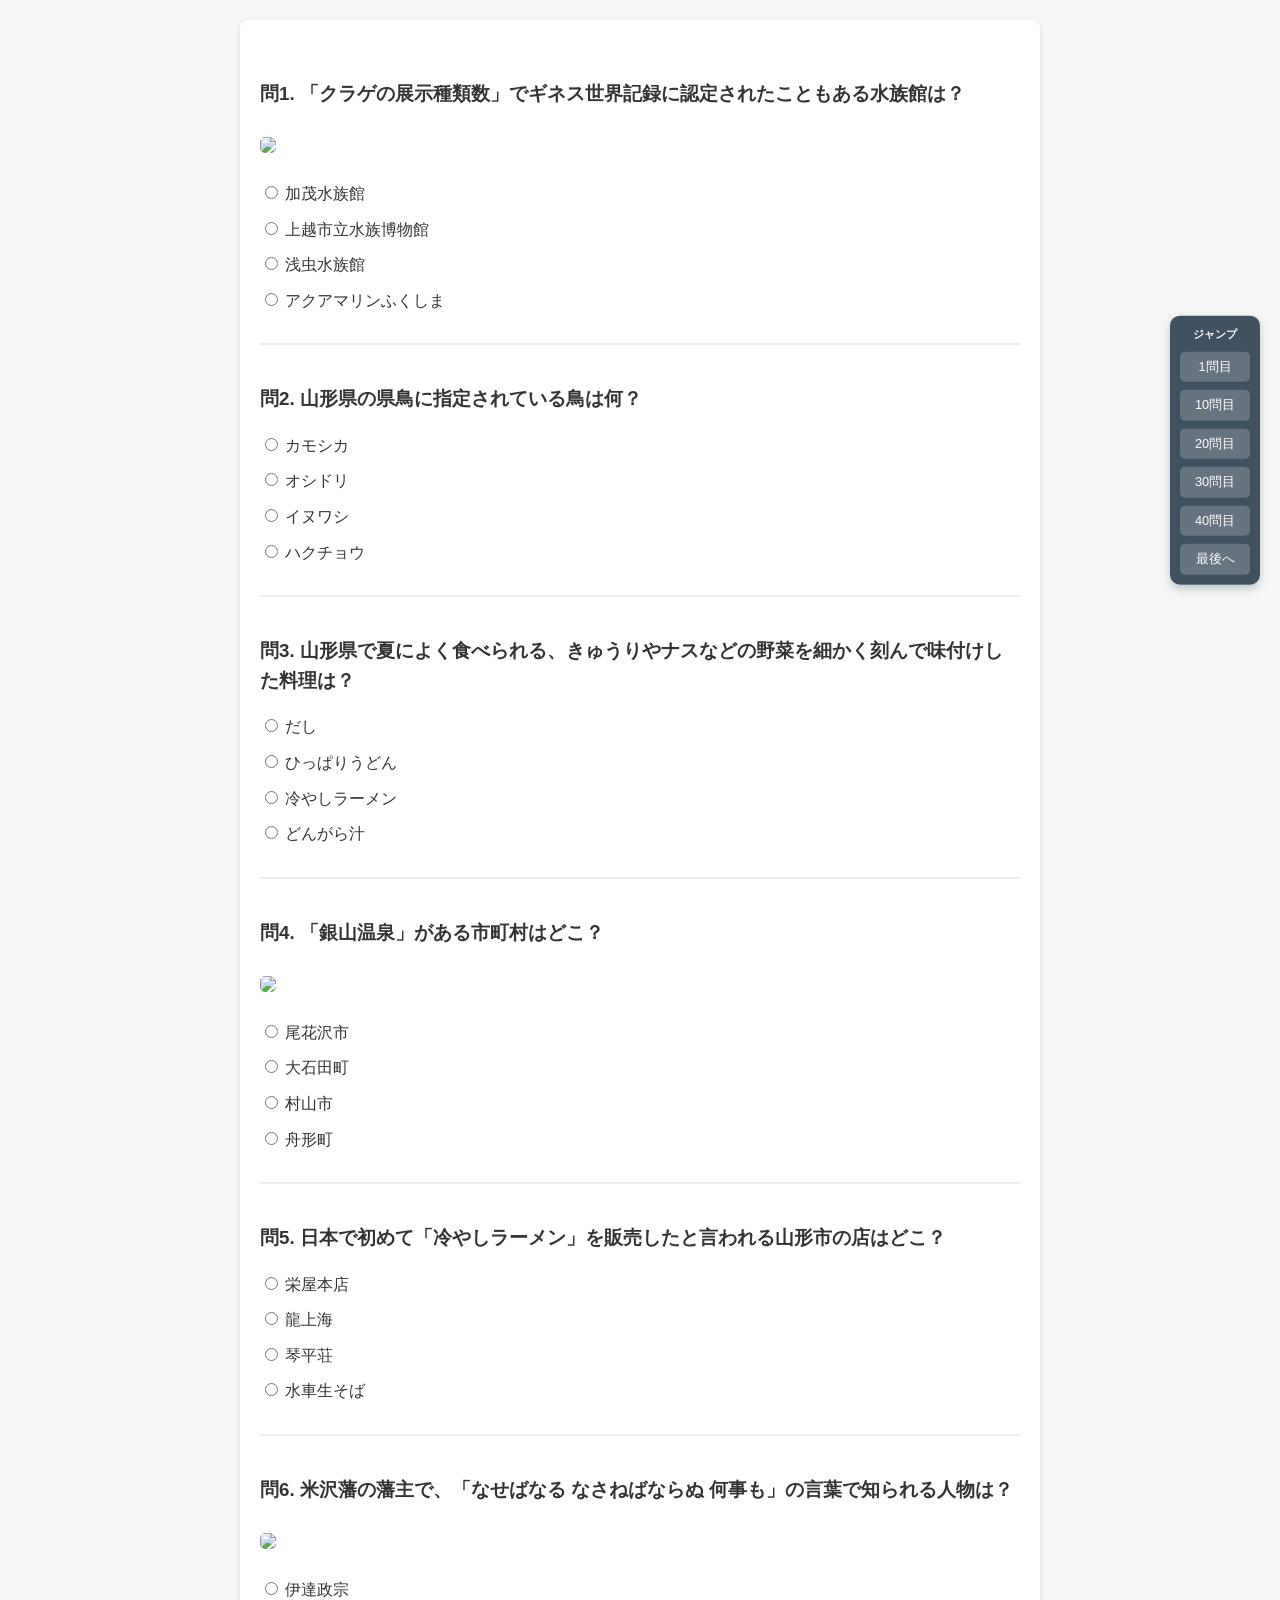
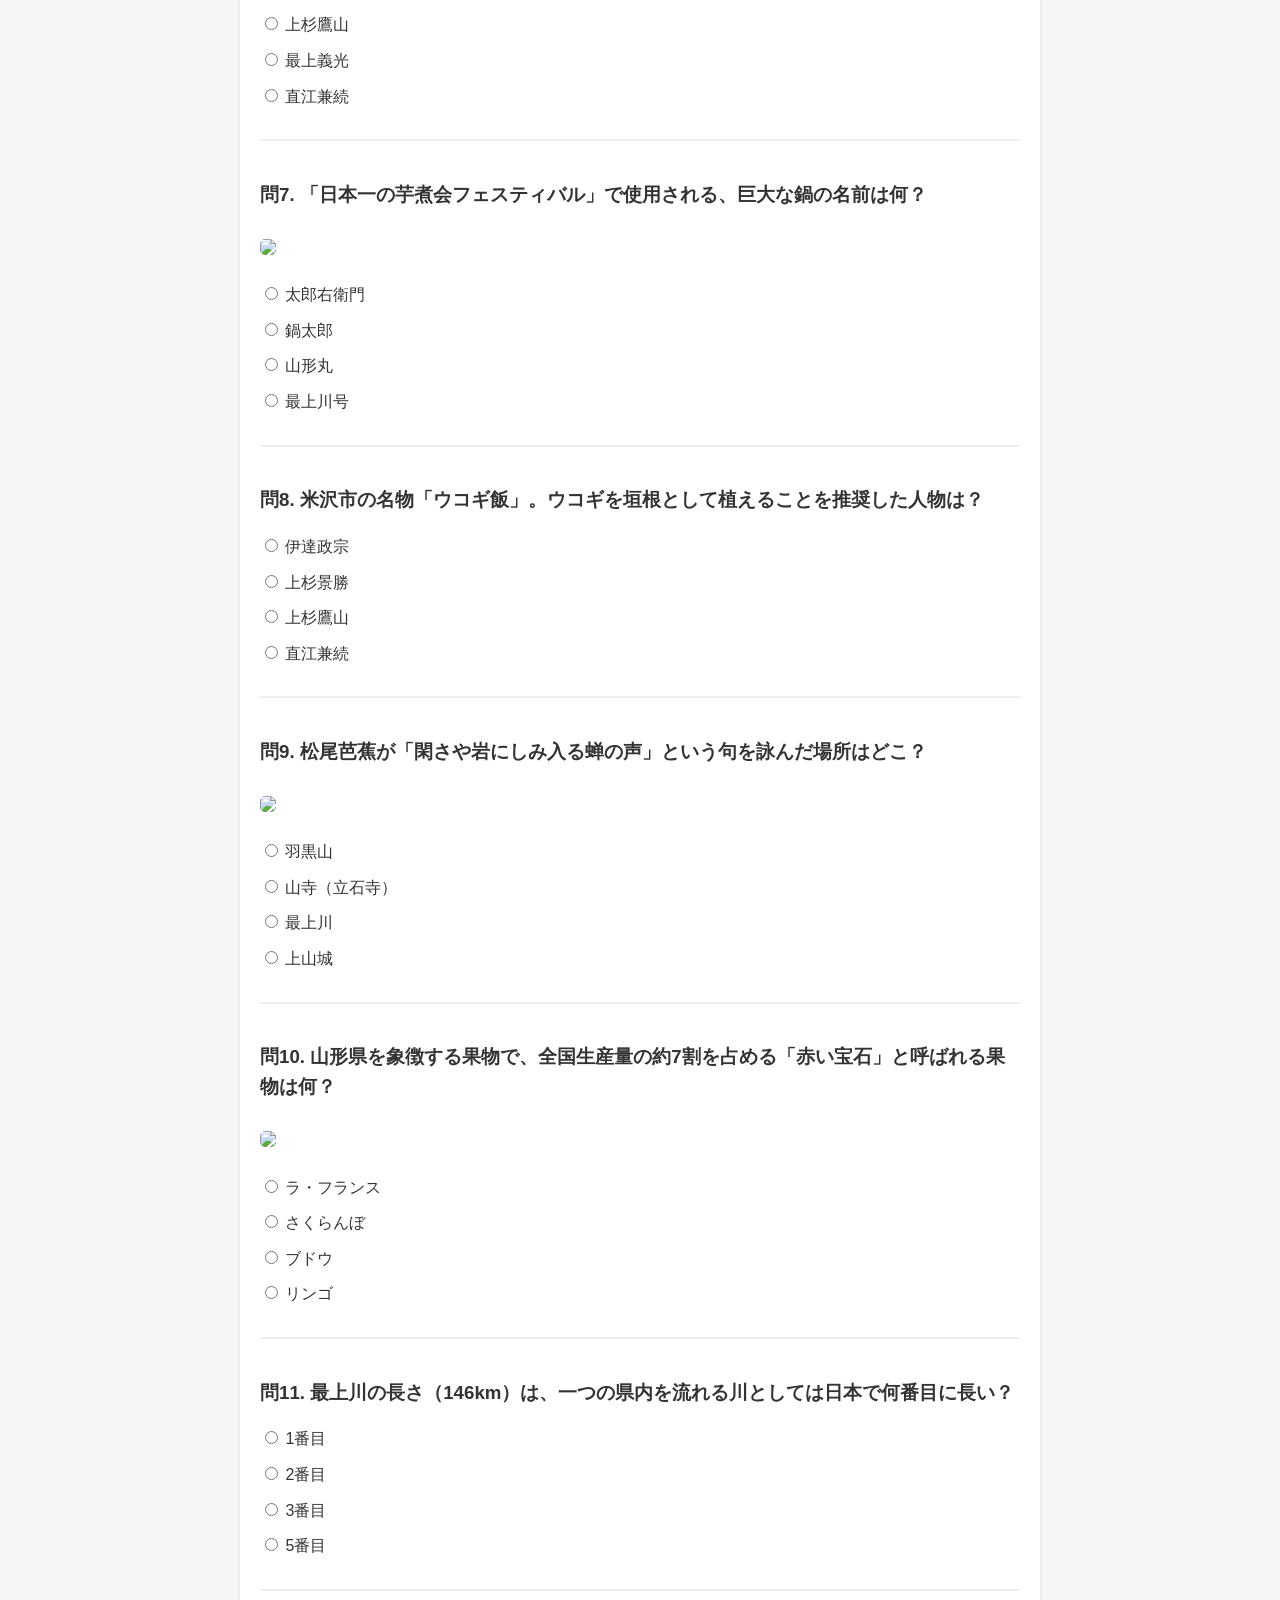
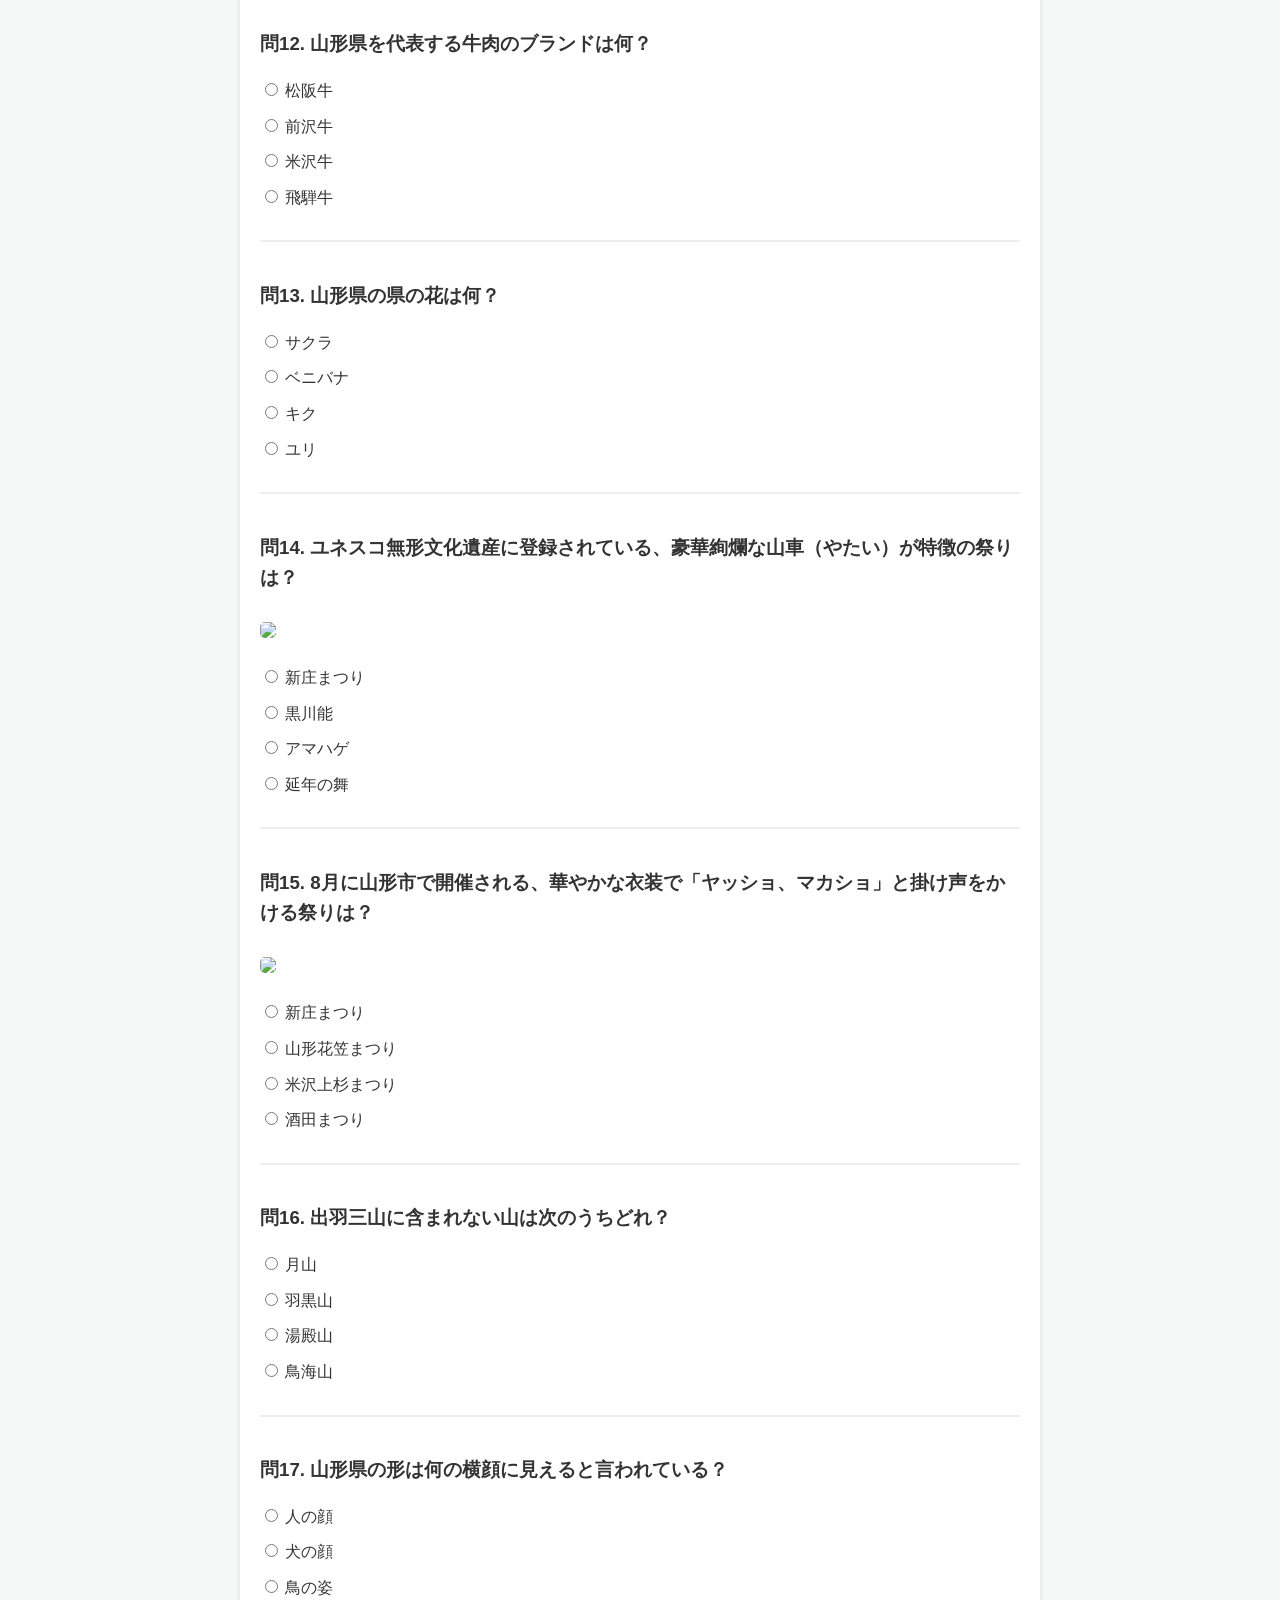
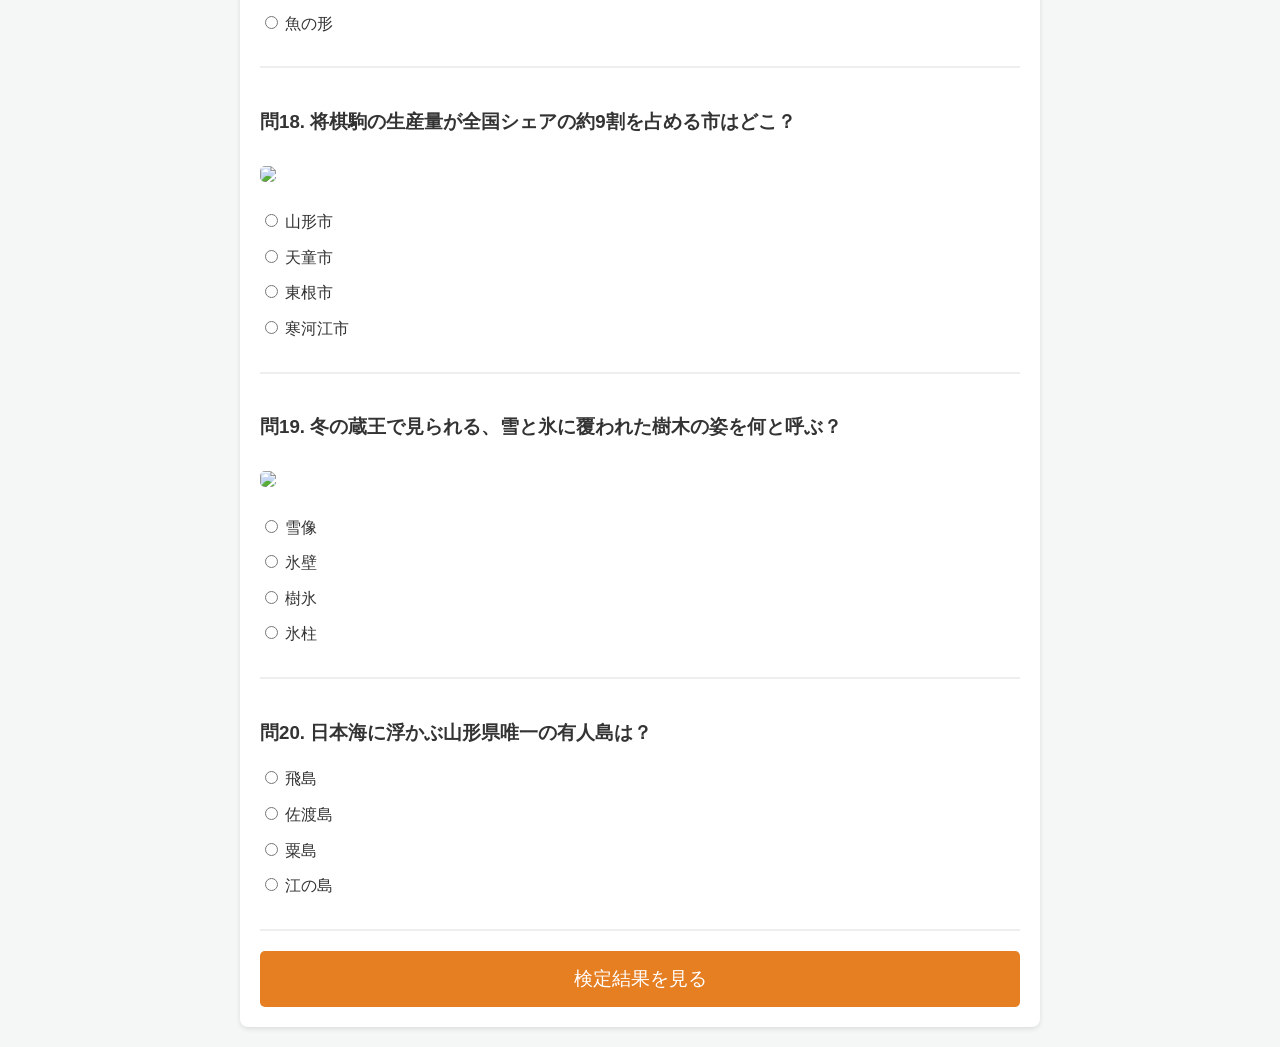
==== question/index.html @ 5470dff7 "first commit" ====
<!DOCTYPE html>
<html lang="ja">
<head>
    <meta charset="UTF-8">
    <meta name="viewport" content="width=device-width, initial-scale=1.0">
    <title>出題ページ - やまがた検定</title>
    <link rel="stylesheet" href="../css/style.css">
</head>
<body>
    <nav id="side-nav" class="side-nav">
        <p>ジャンプ</p>
        <a href="#q-1">1問目</a>
        <a href="#q-10">10問目</a>
        <a href="#q-20">20問目</a>
        <a href="#q-30">30問目</a>
        <a href="#q-40">40問目</a>
        <a href="#submit-area">最後へ</a>
    </nav>

    <div class="container">
        <form id="quiz-form">
            <div id="questions-container"></div>
            <div id="submit-area">
                <button type="button" onclick="calculateScore()" class="btn">検定結果を見る</button>
            </div>
        </form>
    </div>

    <script>
        let allQuestions = [];

        async function loadQuestions() {
            const response = await fetch('data/questions.json');
            const data = await response.json();
            // シャッフルして50問抽出
            allQuestions = data.sort(() => 0.5 - Math.random()).slice(0, 50);
            
            const container = document.getElementById('questions-container');
            allQuestions.forEach((q, index) => {
                const qDiv = document.createElement('div');
                qDiv.className = 'question-block';

                // 1, 10, 20, 30, 40問目にIDをセット
                const qNum = index + 1;
                if ([1, 10, 20, 30, 40].includes(qNum)) {
                    qDiv.id = `q-${qNum}`;
                }
                
                qDiv.innerHTML = `
                    <h3>問${index + 1}. ${q.question}</h3>
                    ${q.image ? `<img src="${q.image}" class="quiz-img">` : ''}
                    <div class="options">
                        ${q.options.map((opt, i) => `
                            <label>
                                <input type="radio" name="q${index}" value="${i}" required> ${opt}
                            </label>
                        `).join('')}
                    </div>
                `;
                container.appendChild(qDiv);
            });
        }

        function calculateScore() {
            const form = document.getElementById('quiz-form');
            if (!form.checkValidity()) {
                alert("未回答の問題があります。");
                return;
            }

            const answers = allQuestions.map((q, i) => {
                const selected = document.querySelector(`input[name="q${i}"]:checked`).value;
                return { ...q, selected: parseInt(selected) };
            });

            // 結果を一時的に保存して遷移
            localStorage.setItem('quizResults', JSON.stringify(answers));
            location.href = 'result.html';
        }

        loadQuestions();
    </script>
</body>
</html>
---- css/style.css ----
@charset "utf-8";

* {
  box-sizing: border-box;
}

body { font-family: sans-serif; background: #f4f7f6; color: #333; line-height: 1.6; }
.container { max-width: 800px; margin: 20px auto; padding: 20px; background: white; border-radius: 8px; box-shadow: 0 2px 5px rgba(0,0,0,0.1); }
.question-block, .result-block { border-bottom: 2px solid #eee; padding: 20px 0; }
.quiz-img { max-width: 100%; height: auto; border-radius: 5px; margin: 10px 0; }
.options label { display: block; margin: 10px 0; cursor: pointer; }
.btn { display: block; width: 100%; padding: 15px; background: #e67e22; color: white; border: none; border-radius: 5px; font-size: 1.2rem; cursor: pointer; margin-top: 20px; }
.btn:hover { background: #d35400; }
.result-card { text-align: center; background: #ecf0f1; padding: 20px; border-radius: 8px; margin-bottom: 20px; }
.correct-txt { color: #27ae60; font-weight: bold; }
.wrong-txt { color: #e74c3c; font-weight: bold; }
.explanation { background: #fef9e7; padding: 15px; margin-top: 10px; border-left: 5px solid #f1c40f; }
.ans-li { font-weight: bold; }

/* 右側固定ナビゲーション */
.side-nav {
    position: fixed;
    right: 20px;
    top: 50%;
    transform: translateY(-50%);
    width: 90px;
    background: rgba(44, 62, 80, 0.9); /* 結果ページは少し落ち着いた紺色にするのもアリ */
    padding: 10px;
    border-radius: 10px;
    display: flex;
    flex-direction: column;
    gap: 8px;
    box-shadow: 0 4px 10px rgba(0,0,0,0.2);
    z-index: 100;
}

.side-nav p {
    color: white;
    font-size: 0.7rem;
    text-align: center;
    margin: 0;
    font-weight: bold;
}

.side-nav a {
    color: white;
    text-decoration: none;
    font-size: 0.8rem;
    background: rgba(255, 255, 255, 0.2);
    padding: 5px;
    text-align: center;
    border-radius: 5px;
    transition: 0.3s;
}

.side-nav a:hover {
    background: white;
    color: #e67e22;
}

/* 結果ブロックのデザイン強化 */
.result-block {
    padding: 20px;
    margin-bottom: 20px;
    border-radius: 8px;
    border: 2px solid #eee;
}

.result-block.correct {
    border-color: #27ae60;
    background-color: #fafffa; /* 正解は薄い緑背景 */
}

.result-block.wrong {
    border-color: #e74c3c;
    background-color: #fffaf9; /* 不正解は薄い赤背景 */
}

/* 解説部分をさらに目立たせる */
.explanation {
    background: #fff;
    border: 1px solid #f1c40f;
    padding: 15px;
    margin-top: 15px;
    border-radius: 5px;
}

/* アンカーリンク先がヘッダーで隠れないように余白を調整 */
:target {
    scroll-margin-top: 20px;
}

/* スムーズスクロールの設定 */
html {
    scroll-behavior: smooth;
}

/* レスポンシブ対応：画面が狭いときは少し小さくする */
@media (max-width: 900px) {
    .side-nav {
        right: 5px;
        width: 60px;
    }
    .side-nav a {
        font-size: 0.7rem;
    }
}

/* 非常に狭いスマホ画面では非表示、または下部に移動する設定（任意） */
/*
@media (max-width: 600px) {
    .side-nav {
        display: none;
    }
}
*/
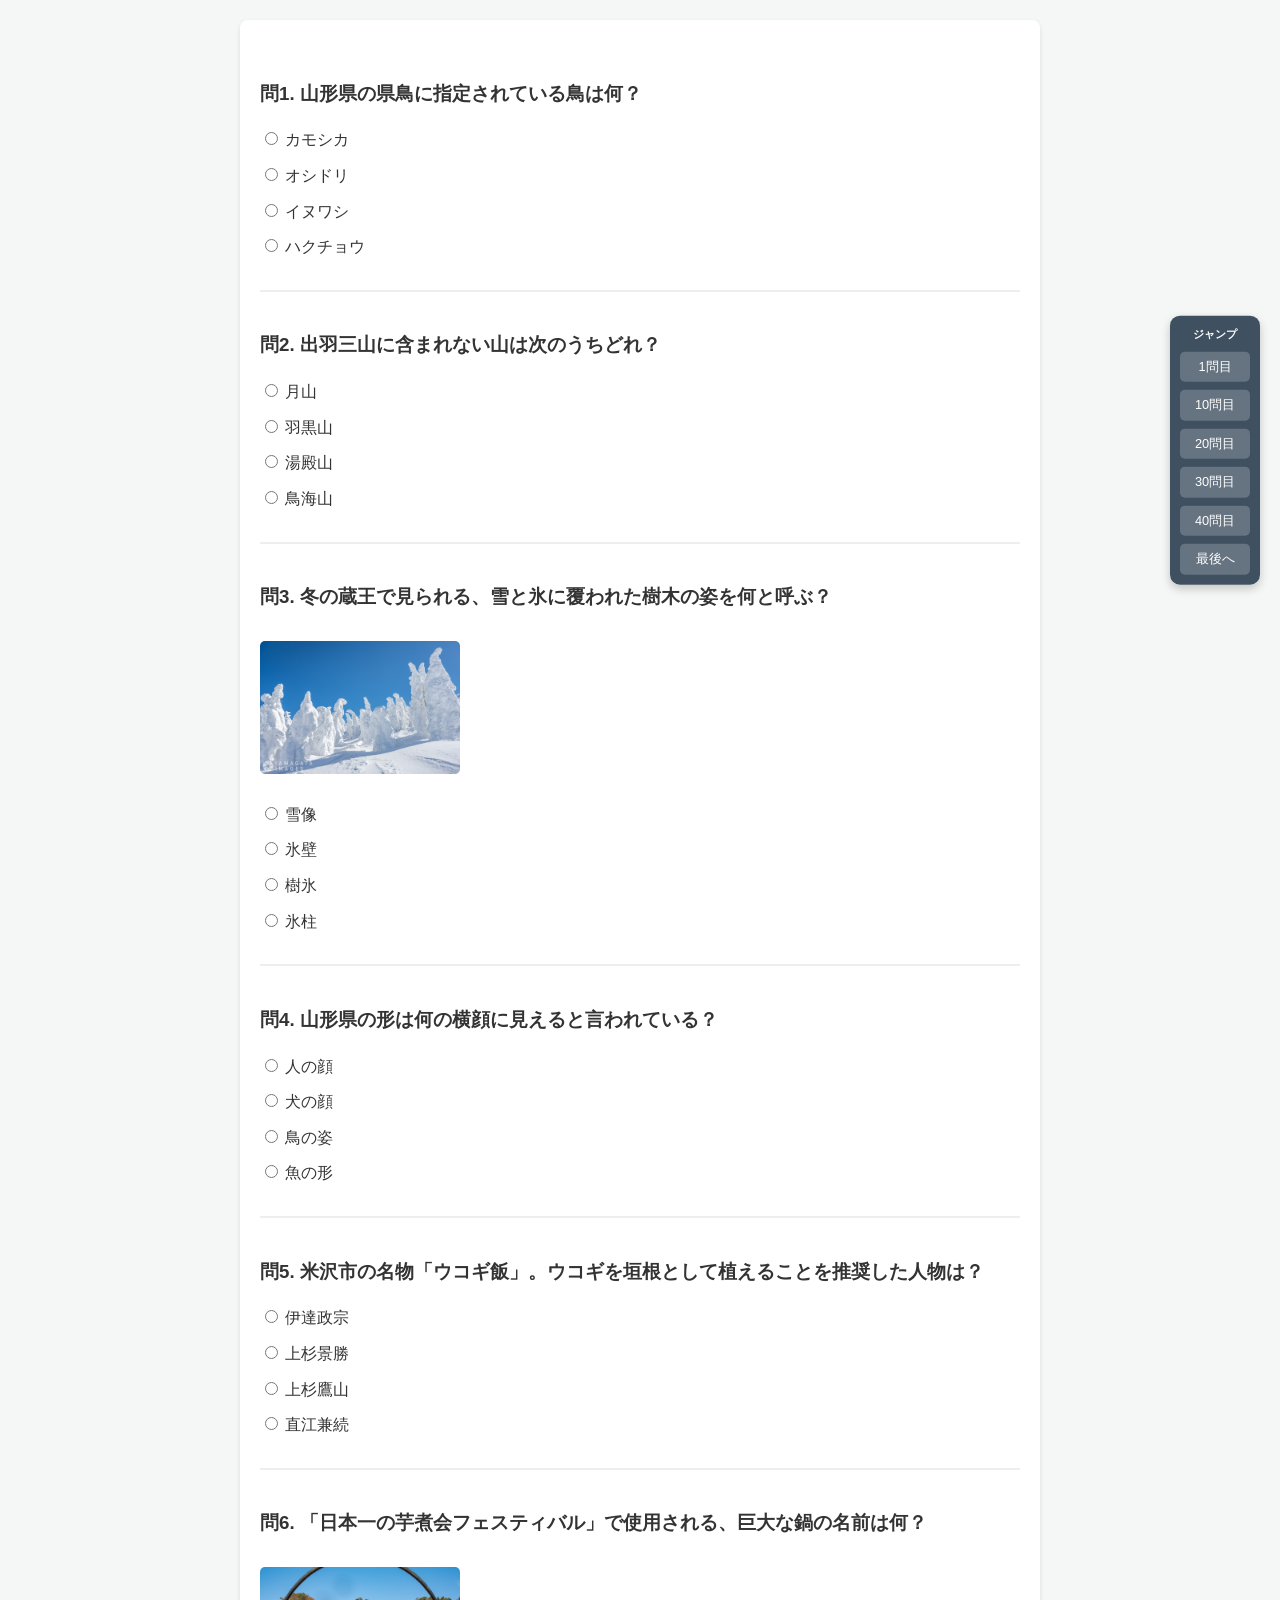
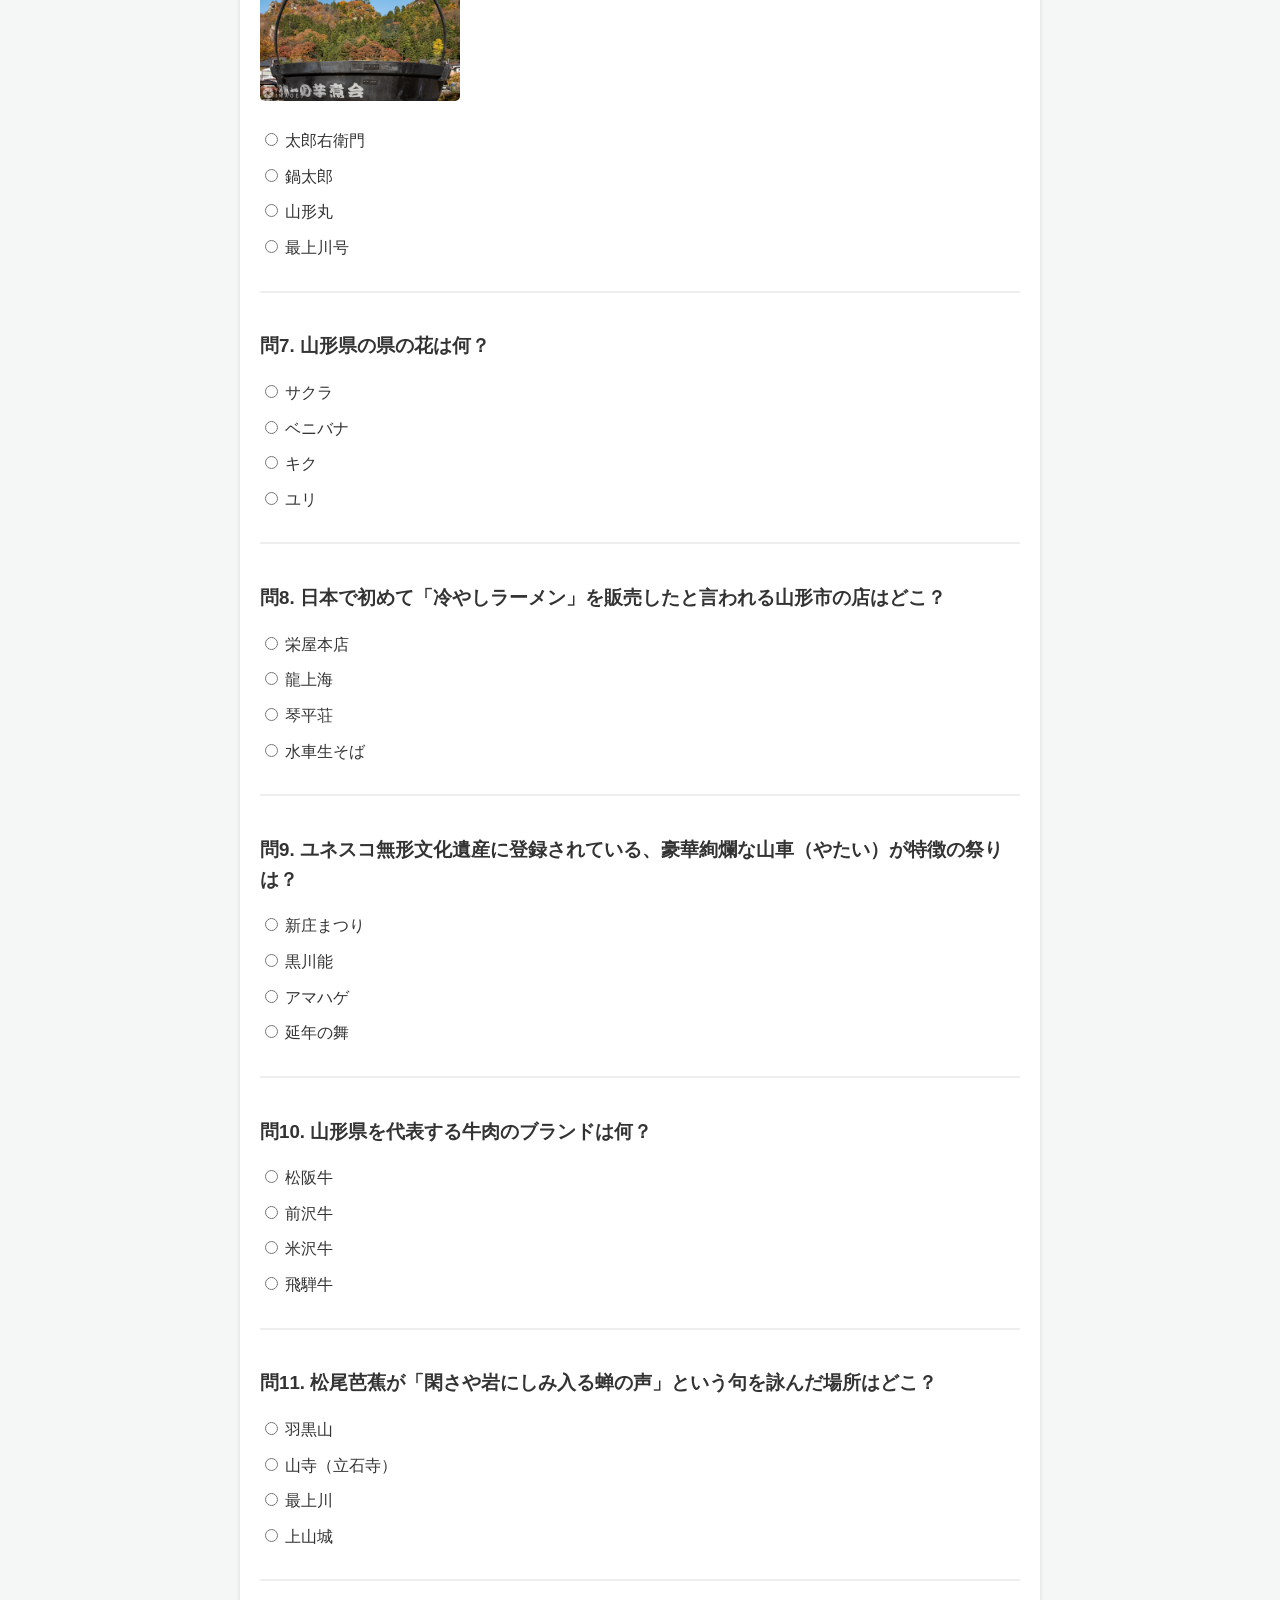
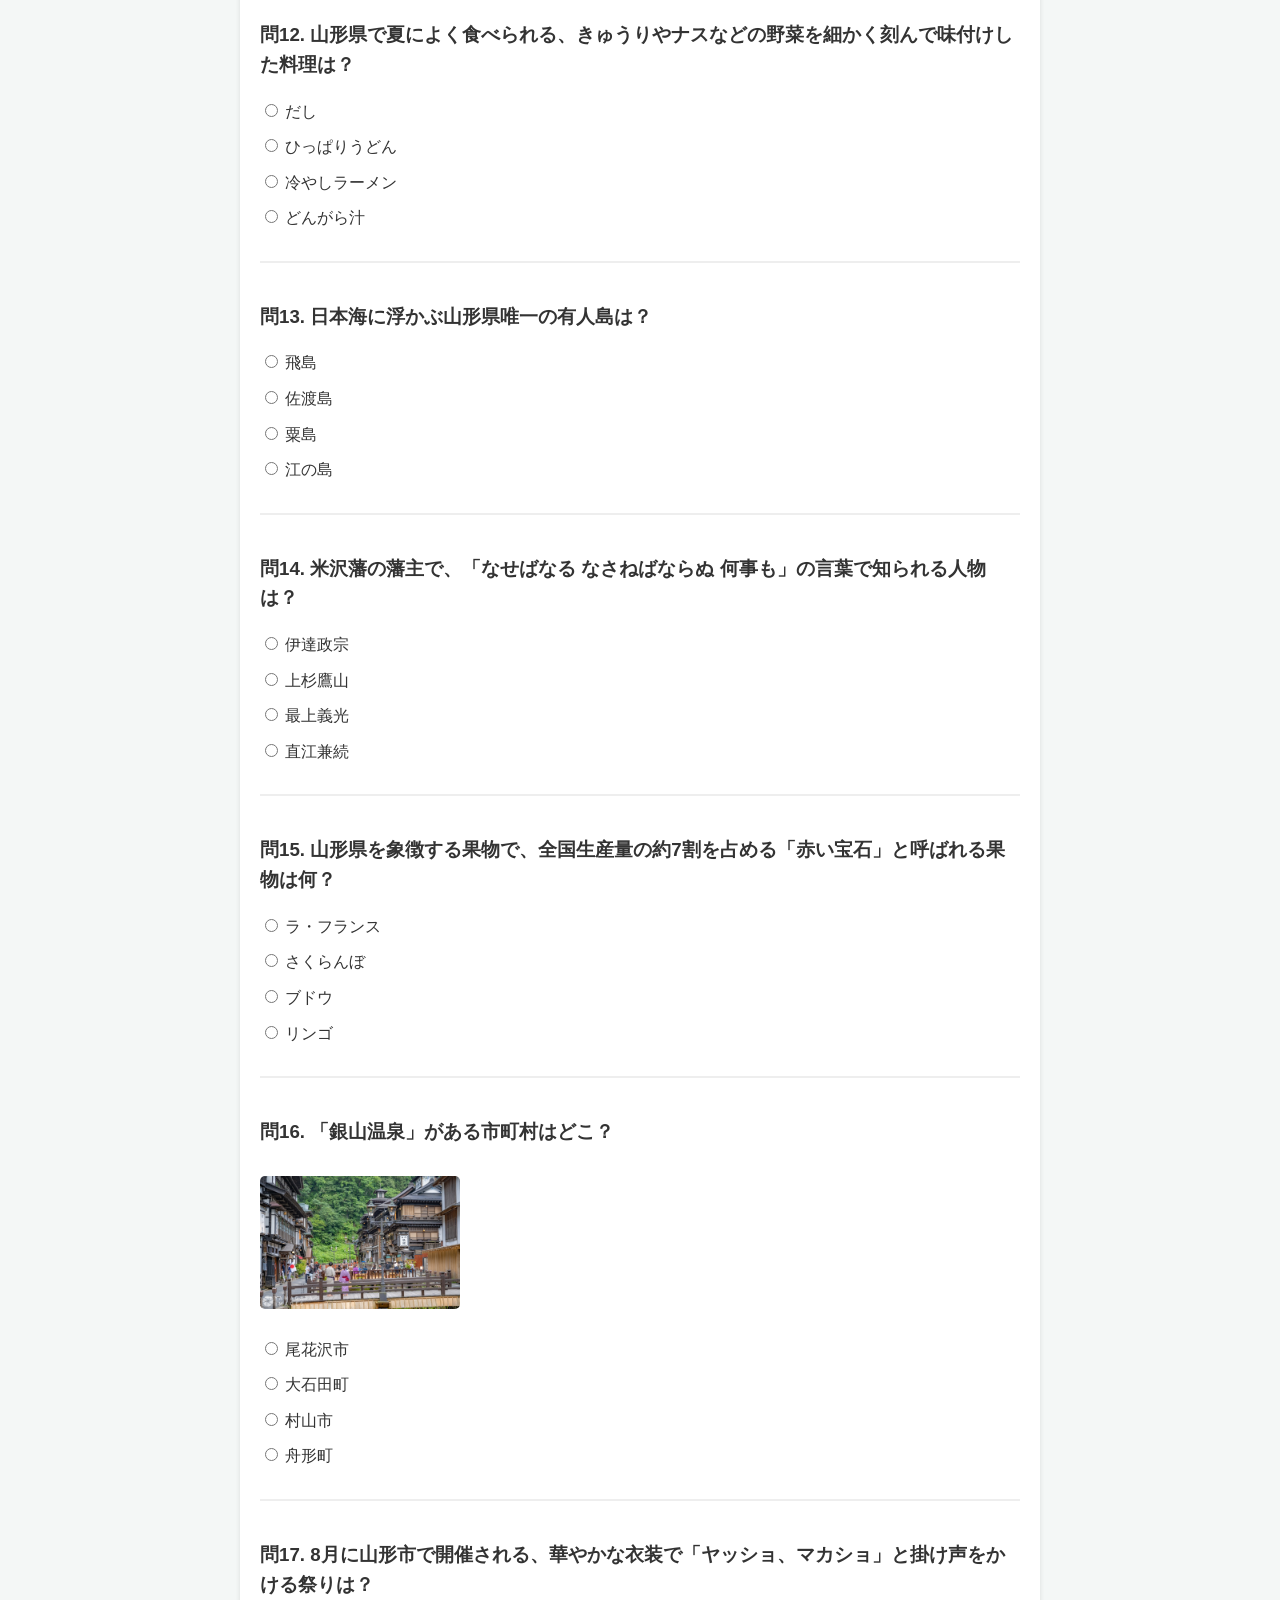
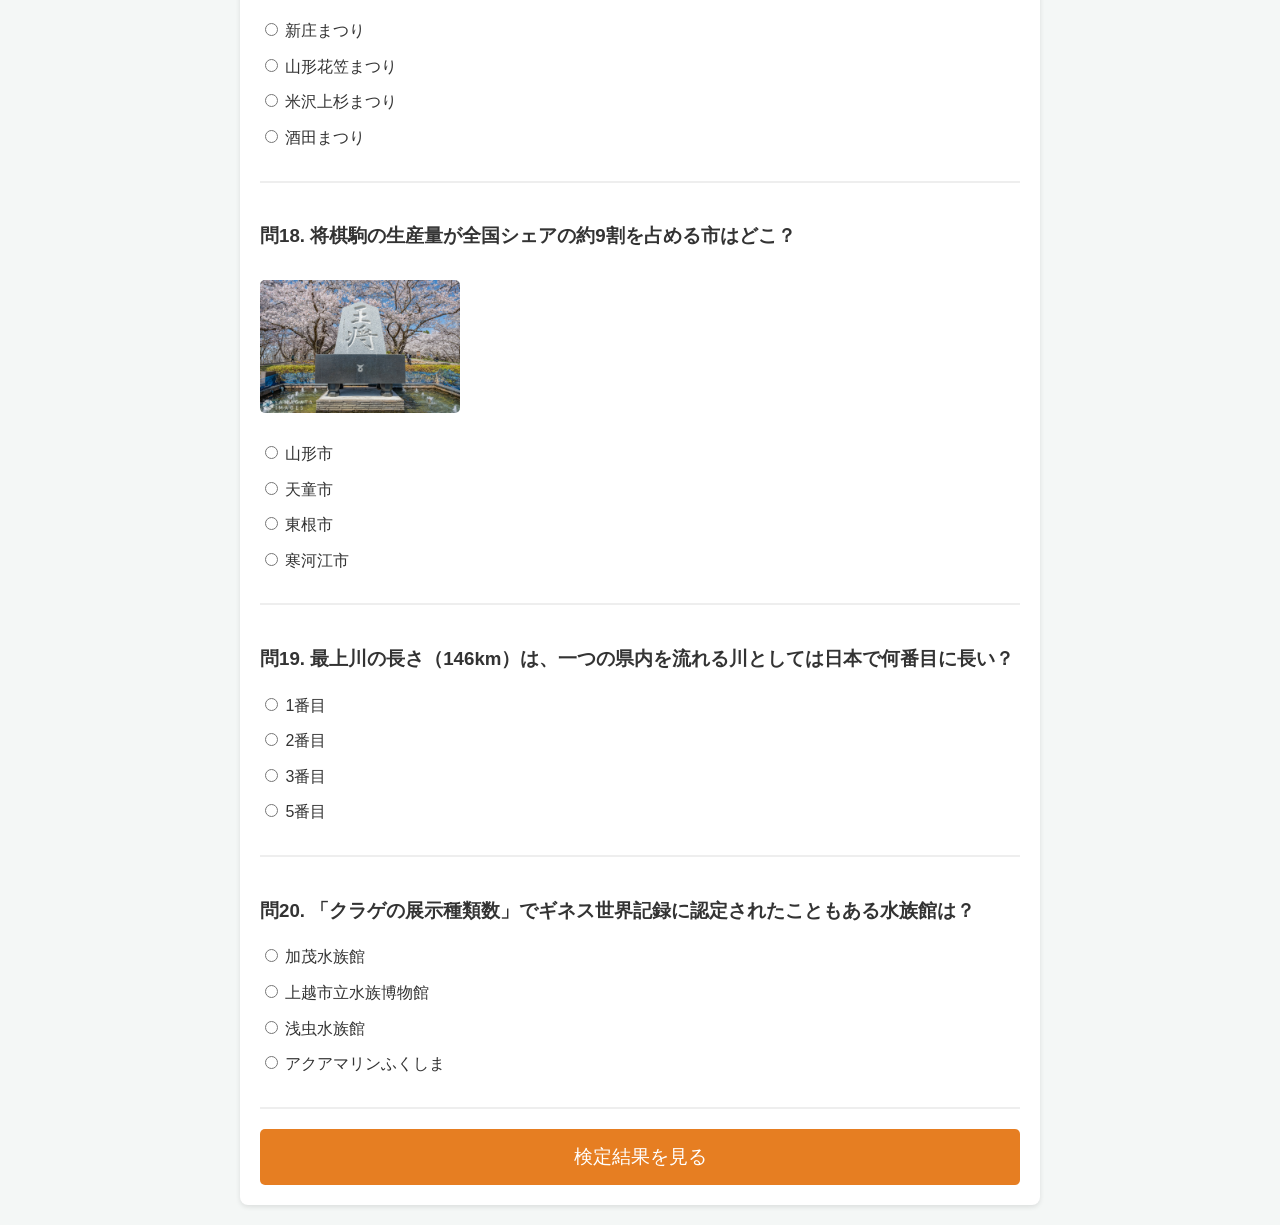
==== commit 8d726b87: "image path edited" ====
--- a/question/index.html
+++ b/question/index.html
@@ -48,7 +48,7 @@
                 
                 qDiv.innerHTML = `
                     <h3>問${index + 1}. ${q.question}</h3>
-                    ${q.image ? `<img src="${q.image}" class="quiz-img">` : ''}
+                    ${q.image ? `<img src="${q.image}" width="200" class="quiz-img">` : ''}
                     <div class="options">
                         ${q.options.map((opt, i) => `
                             <label>
